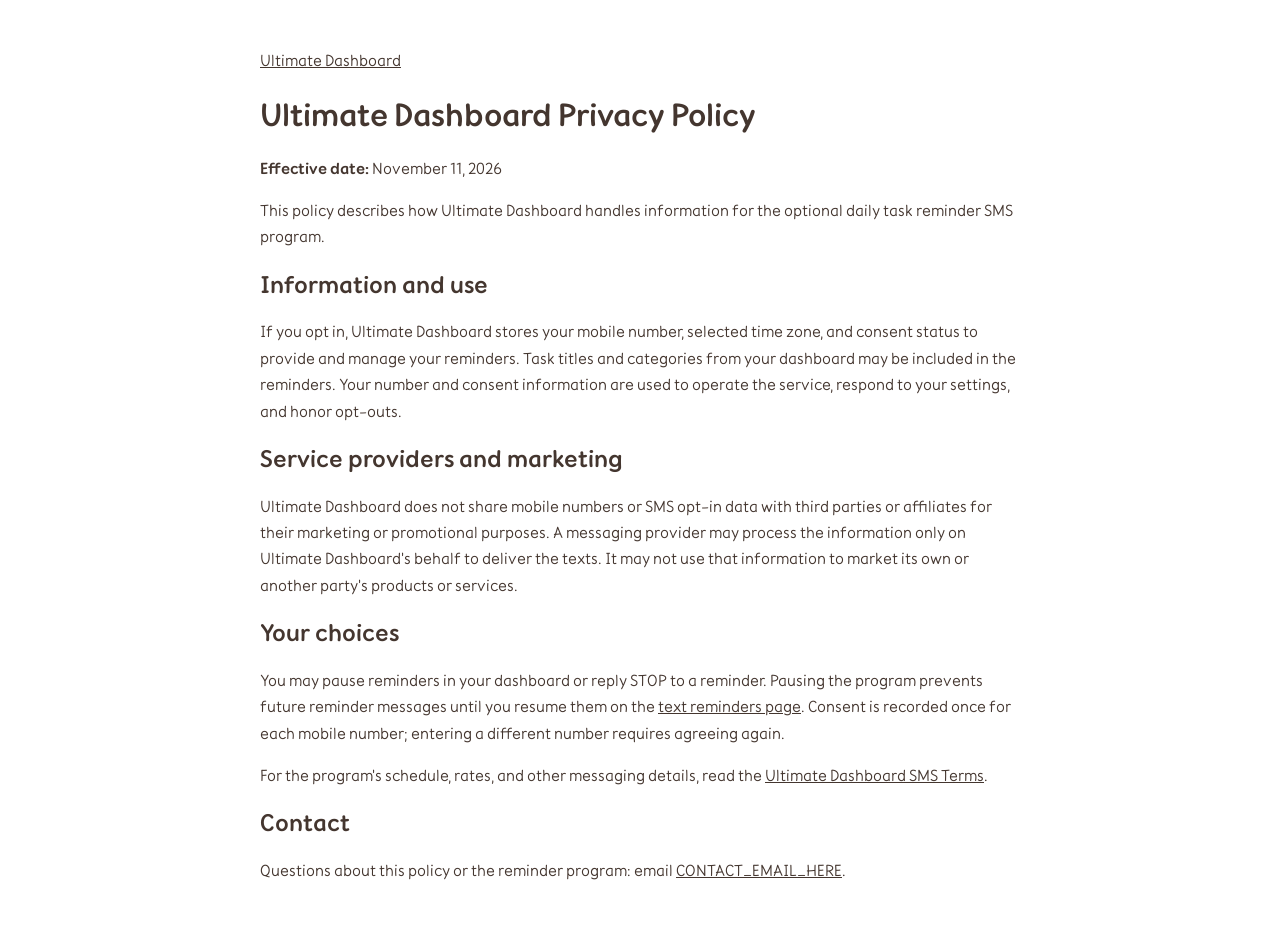
==== privacy.html @ 8a79f104 "Combine Daymark dashboard and Paycheck Budget into Ultimate Dashboard - Budget app added as a new pa" ====
<!doctype html>
<html lang="en">
<head>
  <meta charset="UTF-8">
  <meta name="viewport" content="width=device-width, initial-scale=1">
  <meta name="description" content="Ultimate Dashboard privacy information for its SMS task reminder program.">
  <title>Privacy Policy | Ultimate Dashboard</title>
  <link rel="stylesheet" href="./theme.css">
  <style>
    body { max-width: 760px; margin: 0 auto; padding: 32px 20px; color: #44362f; font: 16px/1.65 "Cause", cursive; }
    h1, h2 { line-height: 1.2; }
    a { color: #44362f; }
      body { background:#fff; font-optical-sizing:auto; }
    h1, h2, h3 { font-family:"Cause", cursive; font-weight:672; }
    button.primary { background:#fdbfce !important; color:#44362f !important; border-color:#fdbfce !important; }
  </style>
</head>
<body>
  <main>
    <p><a href="./index.html">Ultimate Dashboard</a></p>
    <h1>Ultimate Dashboard Privacy Policy</h1>
    <p><strong>Effective date:</strong> November 11, 2026</p>
    <p>This policy describes how Ultimate Dashboard handles information for the optional daily task reminder SMS program.</p>
    <h2>Information and use</h2>
    <p>If you opt in, Ultimate Dashboard stores your mobile number, selected time zone, and consent status to provide and manage your reminders. Task titles and categories from your dashboard may be included in the reminders. Your number and consent information are used to operate the service, respond to your settings, and honor opt-outs.</p>
    <h2>Service providers and marketing</h2>
    <p>Ultimate Dashboard does not share mobile numbers or SMS opt-in data with third parties or affiliates for their marketing or promotional purposes. A messaging provider may process the information only on Ultimate Dashboard's behalf to deliver the texts. It may not use that information to market its own or another party's products or services.</p>
    <h2>Your choices</h2>
    <p>You may pause reminders in your dashboard or reply STOP to a reminder. Pausing the program prevents future reminder messages until you resume them on the <a href="./sms-reminders.html">text reminders page</a>. Consent is recorded once for each mobile number; entering a different number requires agreeing again.</p>
    <p>For the program's schedule, rates, and other messaging details, read the <a href="./terms.html">Ultimate Dashboard SMS Terms</a>.</p>
    <h2>Contact</h2>
    <p>Questions about this policy or the reminder program: email <a href="mailto:CONTACT_EMAIL_HERE">CONTACT_EMAIL_HERE</a>.</p>
  </main>
</body>
</html>
---- theme.css ----
/* Ultimate Dashboard · shared theme
   Project palette: #fdbfce pink · #d0efef aqua · #44362f cocoa · #dbdfeb mist
   Font: Cause (self-hosted in fonts/, variable 100–900, SIL OFL). Headers and titles use weight 672. */
@font-face { font-family: "Cause"; font-style: normal; font-display: swap; font-weight: 100 900;
  src: url("./fonts/cause-latin-ext-wght-normal.woff2") format("woff2-variations"), url("./fonts/cause-latin-ext-wght-normal.woff2") format("woff2");
  unicode-range: U+0100-02BA,U+02BD-02C5,U+02C7-02CC,U+02CE-02D7,U+02DD-02FF,U+0304,U+0308,U+0329,U+1D00-1DBF,U+1E00-1E9F,U+1EF2-1EFF,U+2020,U+20A0-20AB,U+20AD-20C0,U+2113,U+2C60-2C7F,U+A720-A7FF; }
@font-face { font-family: "Cause"; font-style: normal; font-display: swap; font-weight: 100 900;
  src: url("./fonts/cause-latin-wght-normal.woff2") format("woff2-variations"), url("./fonts/cause-latin-wght-normal.woff2") format("woff2");
  unicode-range: U+0000-00FF,U+0131,U+0152-0153,U+02BB-02BC,U+02C6,U+02DA,U+02DC,U+0304,U+0308,U+0329,U+2000-206F,U+20AC,U+2122,U+2191,U+2193,U+2212,U+2215,U+FEFF,U+FFFD; }
.cause-body { font-family: "Cause", cursive; font-optical-sizing: auto; font-weight: 400; font-style: normal; }
.cause-title { font-family: "Cause", cursive; font-optical-sizing: auto; font-weight: 672; font-style: normal; }

html body, body button, body input, body select, body textarea,
body .font-serif, body .font-sans, body .font-mono:not(code) {
  font-family: "Cause", cursive !important;
  font-optical-sizing: auto;
}
body h1, body h2, body h3, body h4, body h5, body h6,
body .headline, body .display, body .stat-number, body .dashboard-brand, body .brand {
  font-family: "Cause", cursive !important;
  font-weight: 672 !important;
  font-style: normal;
}
:focus-visible { outline-color: #fdbfce !important; }
.dashboard-sync-status[data-connected="true"]::before { background: #d0efef !important; }

/* Budget page */
.budget-page .dashboard-page-content { padding: 43px clamp(14px, 5vw, 76px) 70px; }
.budget-page-intro { max-width: 640px; margin: 0 auto 18px; }
.budget-page-intro h1 { font-size: clamp(30px, 4vw, 44px); line-height: 1.1; margin: 6px 0; color: #44362f; letter-spacing: -.03em; }
.budget-page-intro p { margin: 0; color: #807672; }
budget-app { display: block; max-width: 760px; margin: 0 auto; }
.overview-budget-card { background: #fdbfce !important; border-color: #fdbfce !important; }
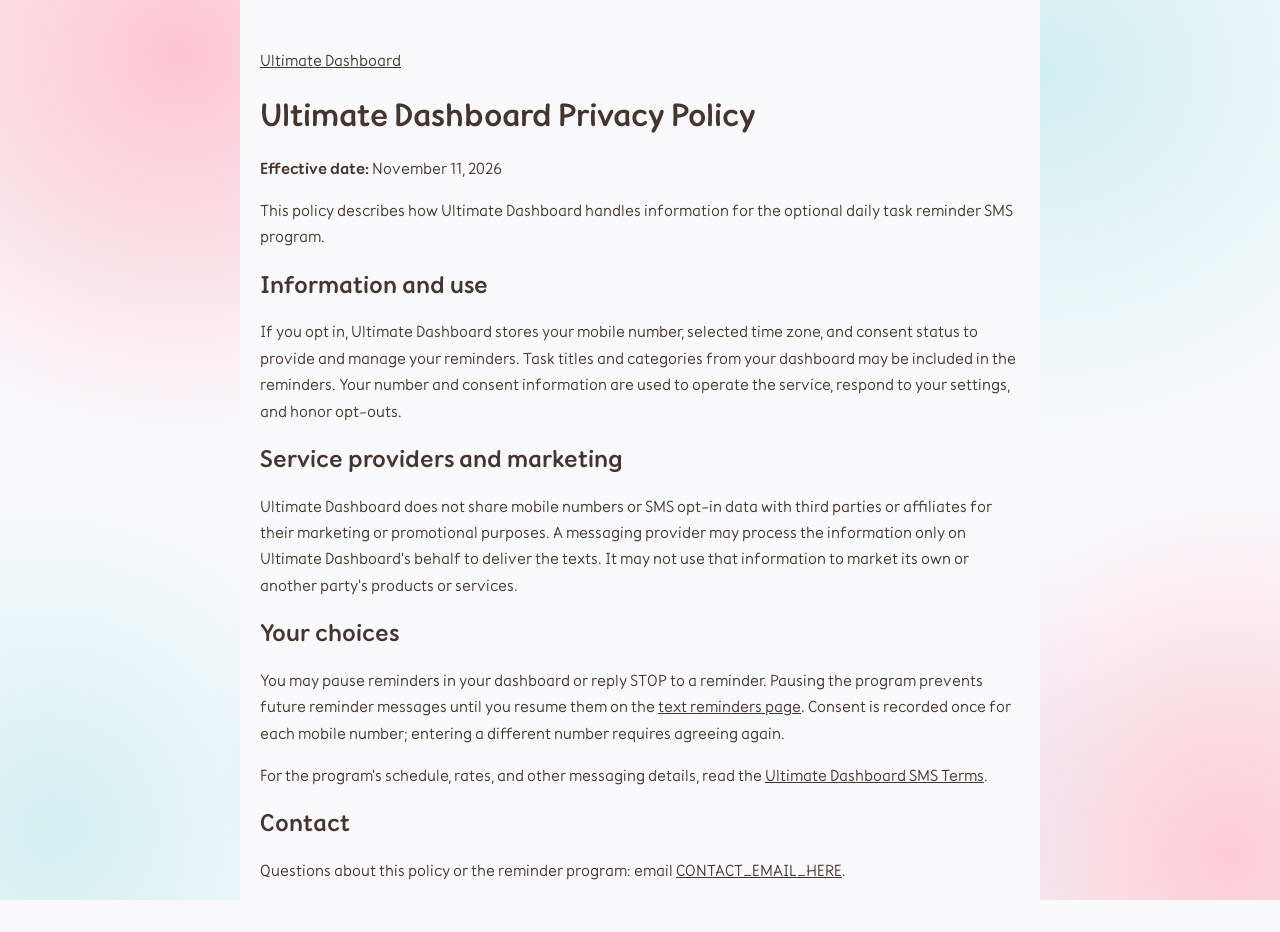
==== commit 9fd369e5: "Add Liquid Glass UI skin (styles only, no layout or data changes) - glass.css: frosted panes, glass " ====
--- a/privacy.html
+++ b/privacy.html
@@ -5,7 +5,7 @@
   <meta name="viewport" content="width=device-width, initial-scale=1">
   <meta name="description" content="Ultimate Dashboard privacy information for its SMS task reminder program.">
   <title>Privacy Policy | Ultimate Dashboard</title>
-  <link rel="stylesheet" href="./theme.css">
+  <link rel="stylesheet" href="./theme.css"><link rel="stylesheet" href="./glass.css">
   <style>
     body { max-width: 760px; margin: 0 auto; padding: 32px 20px; color: #44362f; font: 16px/1.65 "Cause", cursive; }
     h1, h2 { line-height: 1.2; }
--- a/theme.css
+++ b/theme.css
@@ -31,3 +31,51 @@
 .budget-page-intro p { margin: 0; color: #807672; }
 budget-app { display: block; max-width: 760px; margin: 0 auto; }
 .overview-budget-card { background: #fdbfce !important; border-color: #fdbfce !important; }
+
+/* Finances replaces the old weekly and monthly money views */
+.legacy-finance, .legacy-finance-card { display: none !important; }
+.finance-shortcut { display: flex; align-items: center; justify-content: space-between; gap: 16px; margin: 0 0 14px; padding: 16px 20px;
+  border-radius: 18px; background: #fdbfce; color: #44362f; text-decoration: none; transition: transform .15s ease; }
+.finance-shortcut:hover { transform: translateY(-1px); }
+.finance-shortcut strong { display: block; font-weight: 672; font-size: 16px; }
+.finance-shortcut span span { display: block; font-size: 14px; color: #6b5d55; margin-top: 2px; }
+.finance-shortcut > span[aria-hidden] { font-size: 22px; font-weight: 672; }
+#page-4 .finance-shortcut:last-of-type { margin-bottom: 36px; }
+
+/* Week in Depth: tasks, tracked habits, spending overview */
+.wid-task-list, .wid-habit-list, .wid-txn-list { list-style: none; margin: 0 0 8px; padding: 0; }
+.wid-task, .wid-habit { display: flex; gap: 8px; align-items: flex-start; padding: 6px 0; border-top: 1px solid #eff1f6; font-size: 13px; color: #44362f; }
+.wid-task:first-child, .wid-habit:first-child { border-top: 0; }
+.wid-check { flex: none; width: 18px; height: 18px; border-radius: 9px; border: 1.5px solid #a29a97; display: grid; place-items: center; font-size: 11px; line-height: 1; }
+.wid-check.on, .wid-task.done .wid-check { background: #d0efef; border-color: #44362f; color: #44362f; }
+.wid-task-main, .wid-txn-main { display: flex; flex-direction: column; min-width: 0; }
+.wid-task-title { font-weight: 500; overflow-wrap: anywhere; }
+.wid-task.done .wid-task-title { text-decoration: line-through; color: #a29a97; }
+.wid-task-meta, .wid-txn-meta { font-size: 11px; color: #807672; }
+.wid-spend { border-radius: 14px; background: #fff; border: 1px solid #dbdfeb; padding: 0; overflow: hidden; }
+.wid-spend > summary { list-style: none; cursor: pointer; display: flex; align-items: center; justify-content: space-between; gap: 8px;
+  padding: 10px 12px; background: #fdbfce; color: #44362f; font-size: 12px; font-weight: 672; letter-spacing: .02em; }
+.wid-spend > summary::-webkit-details-marker { display: none; }
+.wid-spend > summary::after { content: "▾"; font-size: 12px; transition: transform .15s ease; }
+.wid-spend[open] > summary::after { transform: rotate(180deg); }
+.wid-spend-title { flex: 1; }
+.wid-spend-total { font-size: 14px; font-weight: 672; font-variant-numeric: tabular-nums; }
+.wid-spend.over .wid-spend-total::before { content: "▲ "; font-size: 10px; }
+.wid-spend-body { padding: 10px 12px 12px; }
+.wid-spend-stats { display: flex; flex-wrap: wrap; gap: 4px 12px; font-size: 12px; color: #807672; margin-bottom: 8px; }
+.wid-spend-stats b { color: #44362f; font-weight: 672; }
+.wid-txn { display: flex; justify-content: space-between; gap: 10px; padding: 6px 0; border-top: 1px solid #eff1f6; font-size: 13px; }
+.wid-txn:first-child { border-top: 0; }
+.wid-txn-title { overflow-wrap: anywhere; }
+.wid-txn-amt { font-weight: 672; font-variant-numeric: tabular-nums; white-space: nowrap; }
+.wid-txn-amt.refund { color: #807672; }
+.wid-note { font-size: 12px; color: #807672; margin: 0 0 8px; }
+.wid-add { width: 100%; border: 0; border-radius: 10px; padding: 8px 10px; background: #d0efef; color: #44362f; font-size: 12px; font-weight: 672; cursor: pointer; }
+.optional-hint { font-weight: 400; color: #807672; font-size: .85em; }
+#task-form input[type="date"], #task-form input[type="time"] {
+  width: 100%; min-height: 46px; border: 1px solid #dbdfeb; border-radius: 12px; padding: 10px 12px;
+  background: #fff; color: #44362f; font: inherit; }
+#task-form input[type="date"]:focus, #task-form input[type="time"]:focus { outline: 2px solid #fdbfce; border-color: #fdbfce; }
+/* task form: title on its own row, then two fields per row */
+#task-form .form-grid { grid-template-columns: repeat(2, minmax(0, 1fr)); }
+#task-form .form-grid > div:first-child { grid-column: 1 / -1; }
--- a/glass.css
+++ b/glass.css
@@ -0,0 +1,174 @@
+/* Ultimate Dashboard · Liquid Glass skin
+   Visual layer only: surfaces, colours, borders, shadows, radii and icons.
+   It doesn't move, resize, add or remove anything, and it doesn't touch data.
+   Delete the <link> to glass.css in index.html to switch back to the flat look.
+   Tokens come from the "Ultimate Dashboard — Liquid Glass" design spec. */
+
+:root {
+  --g-ink: #44362f;
+  --g-canvas: #f9f8fa;
+  --g-pink: #fdbfce; --g-aqua: #d0efef; --g-mist: #dbdfeb; --g-white: #ffffff;
+  /* Glass/Pane: big surfaces (sidebar, panels, cards) */
+  --g-pane: linear-gradient(180deg, rgba(255,255,255,.6) 0%, rgba(255,255,255,.05) 50%, rgba(255,255,255,.2) 100%);
+  --g-pane-shadow: 0 16px 40px -8px rgba(68,54,47,.08), inset 0 1px 1px rgba(255,255,255,.9), inset 0 0 0 1.5px rgba(255,255,255,.95);
+  /* Glass/Raised: pills, buttons, fields, icon bubbles */
+  --g-raised: linear-gradient(180deg, rgba(255,255,255,.7) 0%, rgba(255,255,255,.08) 55%, rgba(255,255,255,.25) 100%);
+  --g-raised-shadow: 0 10px 28px -4px rgba(68,54,47,.1), inset 0 -3px 8px rgba(68,54,47,.06), inset 0 2px 2px rgba(255,255,255,.95), inset 0 0 0 1.5px rgba(255,255,255,.95);
+  --g-edge: 1.5px solid #ffffff;
+  --g-r-pane: 28px; --g-r-row: 16px; --g-r-pill: 999px;
+}
+
+/* ---------- canvas: soft colour blobs behind everything ---------- */
+html, body { background-color: var(--g-canvas) !important; }
+body::before {
+  content: ""; position: fixed; inset: 0; z-index: -1; pointer-events: none;
+  background:
+    radial-gradient(44vw 60vh at 14% 6%,  rgba(253,191,206,.9)  0%, rgba(253,191,206,0) 70%),
+    radial-gradient(48vw 60vh at 81% 8%,  rgba(208,239,239,.95) 0%, rgba(208,239,239,0) 70%),
+    radial-gradient(52vw 64vh at 52% 85%, rgba(219,223,235,1)   0%, rgba(219,223,235,0) 70%),
+    radial-gradient(36vw 56vh at 96% 95%, rgba(253,191,206,.8)  0%, rgba(253,191,206,0) 70%),
+    radial-gradient(36vw 54vh at 4% 92%,  rgba(208,239,239,.9)  0%, rgba(208,239,239,0) 70%),
+    var(--g-canvas);
+}
+/* page shells let the canvas show through (their size and grid are unchanged) */
+.dashboard-layout, .dashboard-page-content, .app-shell, .shell, .app-wrapper,
+[id^="page-"], #page-5 > header.canva-header, .day-head {
+  background-color: transparent !important;
+}
+
+/* ---------- sidebar: frosted pane, ink text, glass pill on hover ---------- */
+.dashboard-sidebar {
+  background: var(--g-pane), rgba(255,255,255,.72) !important;
+  -webkit-backdrop-filter: blur(20px); backdrop-filter: blur(20px);
+  box-shadow: var(--g-pane-shadow);
+  color: var(--g-ink) !important;
+  border-radius: 0 var(--g-r-pane) var(--g-r-pane) 0;
+}
+.dashboard-sidebar .dashboard-brand, .dashboard-sidebar .dashboard-sidebar-note,
+.dashboard-sidebar .dashboard-sync-status { color: var(--g-ink) !important; }
+.dashboard-sidebar .dashboard-sidebar-note, .dashboard-sidebar .dashboard-sync-status { opacity: .65; }
+.dashboard-page-link {
+  display: flex !important; align-items: center; gap: 8px;
+  color: var(--g-ink) !important; font-weight: 500 !important;
+  border-radius: var(--g-r-pill) !important;
+  transition: background-color .15s ease, box-shadow .15s ease;
+}
+.dashboard-page-link:hover, .dashboard-page-link:focus-visible {
+  background: var(--g-raised), var(--g-pink) !important;
+  border-color: #fff; box-shadow: var(--g-raised-shadow);
+}
+.dashboard-sign-out {
+  background: var(--g-raised), var(--g-pink) !important; color: var(--g-ink) !important;
+  border-color: #fff !important; border-radius: var(--g-r-pill) !important; box-shadow: var(--g-raised-shadow);
+}
+/* 24px line icons, 1.8 stroke, picked by link target */
+.dashboard-page-link::before {
+  content: ""; flex: none; width: 18px; height: 18px; margin: -4px 0; background-color: currentColor;
+  -webkit-mask: var(--g-icon) center / contain no-repeat; mask: var(--g-icon) center / contain no-repeat;
+}
+.dashboard-page-link[href="#page-1"] { --g-icon: url("data:image/svg+xml,%3Csvg xmlns='http://www.w3.org/2000/svg' viewBox='0 0 24 24' fill='none' stroke='black' stroke-width='1.8' stroke-linecap='round' stroke-linejoin='round'%3E%3Cpath d='M4.5 10.5 12 4.5l7.5 6V20h-15z'/%3E%3Cpath d='M9.5 20v-5h5v5'/%3E%3C/svg%3E"); }
+.dashboard-page-link[href="#page-2"] { --g-icon: url("data:image/svg+xml,%3Csvg xmlns='http://www.w3.org/2000/svg' viewBox='0 0 24 24' fill='none' stroke='black' stroke-width='1.8' stroke-linejoin='round'%3E%3Crect x='4.5' y='4.5' width='6' height='6' rx='1.5'/%3E%3Crect x='13.5' y='4.5' width='6' height='6' rx='1.5'/%3E%3Crect x='4.5' y='13.5' width='6' height='6' rx='1.5'/%3E%3Crect x='13.5' y='13.5' width='6' height='6' rx='1.5'/%3E%3C/svg%3E"); }
+.dashboard-page-link[href="#page-6"] { --g-icon: url("data:image/svg+xml,%3Csvg xmlns='http://www.w3.org/2000/svg' viewBox='0 0 24 24' fill='none' stroke='black' stroke-width='1.8' stroke-linecap='round' stroke-linejoin='round'%3E%3Crect x='4' y='5.5' width='16' height='15' rx='2.5'/%3E%3Cpath d='M4 10h16M8.5 3.5v4M15.5 3.5v4'/%3E%3C/svg%3E"); }
+.dashboard-page-link[href="#page-3"] { --g-icon: url("data:image/svg+xml,%3Csvg xmlns='http://www.w3.org/2000/svg' viewBox='0 0 24 24' fill='none' stroke='black' stroke-width='1.8' stroke-linejoin='round'%3E%3Cpath d='M12 4c.6 4 2 5.4 7 6-5 .6-6.4 2-7 8-.6-6-2-7.4-7-8 5-.6 6.4-2 7-6z'/%3E%3C/svg%3E"); }
+.dashboard-page-link[href="#page-7"] { --g-icon: url("data:image/svg+xml,%3Csvg xmlns='http://www.w3.org/2000/svg' viewBox='0 0 24 24' fill='none' stroke='black' stroke-width='1.8' stroke-linecap='round' stroke-linejoin='round'%3E%3Crect x='3.5' y='6' width='17' height='13' rx='2.5'/%3E%3Cpath d='M15 12.5h5.5'/%3E%3Ccircle cx='16' cy='12.5' r='.6'/%3E%3C/svg%3E"); }
+.dashboard-page-link[href="#page-4"] { --g-icon: url("data:image/svg+xml,%3Csvg xmlns='http://www.w3.org/2000/svg' viewBox='0 0 24 24' fill='none' stroke='black' stroke-width='1.8' stroke-linecap='round' stroke-linejoin='round'%3E%3Cpath d='M5 19V12M10 19V7M15 19v-5M20 19V9'/%3E%3C/svg%3E"); }
+.dashboard-page-link[href="#page-5"] { --g-icon: url("data:image/svg+xml,%3Csvg xmlns='http://www.w3.org/2000/svg' viewBox='0 0 24 24' fill='none' stroke='black' stroke-width='1.8' stroke-linecap='round' stroke-linejoin='round'%3E%3Cpath d='M5 5.5A2 2 0 0 1 7 3.5h11v17H7a2 2 0 0 1-2-2z'/%3E%3Cpath d='M5 18.5a2 2 0 0 1 2-2h11'/%3E%3C/svg%3E"); }
+.dashboard-page-link[href$="sms-reminders.html"] { --g-icon: url("data:image/svg+xml,%3Csvg xmlns='http://www.w3.org/2000/svg' viewBox='0 0 24 24' fill='none' stroke='black' stroke-width='1.8' stroke-linecap='round' stroke-linejoin='round'%3E%3Cpath d='M6 16.5V11a6 6 0 0 1 12 0v5.5l1.5 1.5h-15z'/%3E%3Cpath d='M10 20.5h4'/%3E%3C/svg%3E"); }
+
+/* ---------- panes: panels and cards keep their own tint ---------- */
+.canva-panel, .panel, .surface, .canva-card.stat, .canva-card.day-card, .auth-card,
+.canva-card.rounded-2xl, section.canva-card, .iphone-install-note {
+  background-image: var(--g-pane) !important;
+  border-color: #fff !important;
+  box-shadow: var(--g-pane-shadow) !important;
+  border-radius: var(--g-r-pane) !important;
+}
+.canva-card.day-card { overflow: hidden; }
+.day-head { box-shadow: inset 0 -1px 0 rgba(255,255,255,.9); }
+.finance-shortcut {
+  background: var(--g-pane), var(--g-pink) !important;
+  border-color: #fff; box-shadow: var(--g-pane-shadow); border-radius: var(--g-r-pane) !important;
+}
+
+/* ---------- buttons: liquid-glass pills ---------- */
+.canva-button, .small-btn, button.filter, .wid-add, .day-button {
+  border-color: #fff !important;
+  box-shadow: var(--g-raised-shadow) !important;
+  border-radius: var(--g-r-pill) !important;
+}
+.canva-button.primary, .canva-button.action {
+  background: var(--g-raised), var(--g-pink) !important; color: var(--g-ink) !important;
+}
+.canva-button.secondary, .small-btn, button.filter {
+  background: var(--g-raised), var(--g-white) !important; color: var(--g-ink) !important;
+}
+button.filter.active, button.filter[aria-pressed="true"] { background: var(--g-raised), var(--g-pink) !important; }
+.wid-add { background: var(--g-raised), var(--g-aqua) !important; }
+.canva-button:hover, .small-btn:hover, .wid-add:hover { filter: brightness(1.02); }
+
+/* ---------- fields: frosted, pill-shaped on one line ---------- */
+.canva-input, .canva-dropdown, .field, .small-control, select.rounded-xl, #task-form input[type="date"], #task-form input[type="time"] {
+  background: var(--g-raised), var(--g-white) !important;
+  border-color: #fff !important;
+  box-shadow: var(--g-raised-shadow) !important;
+  border-radius: var(--g-r-pill) !important;
+  color: var(--g-ink);
+}
+textarea, textarea.field, textarea.canva-input, .task-notes {
+  background: var(--g-raised), var(--g-white) !important;
+  border-color: #fff !important; box-shadow: var(--g-raised-shadow) !important;
+  border-radius: var(--g-r-row) !important;
+}
+.canva-input:focus, .canva-dropdown:focus, .field:focus, .small-control:focus, textarea:focus {
+  outline: 2px solid var(--g-pink) !important; outline-offset: 1px;
+}
+
+/* ---------- tags and chips ---------- */
+.canva-tag, .task-category {
+  background-image: var(--g-raised) !important; border-color: #fff; box-shadow: var(--g-raised-shadow);
+  border-radius: var(--g-r-pill) !important;
+}
+
+/* ---------- task rows: glass row with a glass checkbox ---------- */
+.task-row {
+  background: var(--g-raised), var(--g-white) !important; border-color: #fff !important;
+  box-shadow: var(--g-raised-shadow); border-radius: var(--g-r-row) !important;
+}
+.task-row.done .task-name { opacity: .55; }
+.task-check {
+  -webkit-appearance: none; appearance: none; cursor: pointer; box-sizing: border-box;
+  width: 22px; height: 22px; flex: none; border-radius: 7px;
+  background: var(--g-raised), var(--g-white); border: 1.5px solid var(--g-ink); box-shadow: var(--g-raised-shadow);
+}
+.task-check:checked {
+  background: url("data:image/svg+xml,%3Csvg xmlns='http://www.w3.org/2000/svg' viewBox='0 0 24 24' fill='none' stroke='%2344362f' stroke-width='2.4' stroke-linecap='round' stroke-linejoin='round'%3E%3Cpath d='m6 12.5 4 4 8-9'/%3E%3C/svg%3E") center / 16px no-repeat, var(--g-raised), var(--g-pink);
+}
+
+/* ---------- Week in Depth extras ---------- */
+.wid-spend { border-color: #fff !important; box-shadow: var(--g-raised-shadow); border-radius: var(--g-r-row) !important; background: var(--g-raised), var(--g-white) !important; }
+.wid-spend > summary { background: var(--g-raised), var(--g-pink) !important; }
+.wid-check { background: var(--g-raised), var(--g-white); border-color: var(--g-ink); box-shadow: var(--g-raised-shadow); border-radius: 7px; }
+.wid-check.on, .wid-task.done .wid-check { background: var(--g-raised), var(--g-pink); }
+
+/* ---------- Finances page wrapper (the app itself is styled by glass-finances.css) ---------- */
+budget-app { border-radius: var(--g-r-pane); box-shadow: var(--g-pane-shadow); }
+
+/* ---------- standalone pages (text reminders, terms, privacy) ---------- */
+main > .card, main > section.card {
+  background: var(--g-pane), rgba(255,255,255,.85) !important; border-color: #fff !important;
+  box-shadow: var(--g-pane-shadow); border-radius: var(--g-r-pane) !important;
+}
+main > .card.soft { background: var(--g-pane), var(--g-aqua) !important; }
+main input[type=text], main input[type=email], main input[type=password], main input[type=tel] {
+  background: var(--g-raised), var(--g-white) !important; border-color: #fff !important;
+  box-shadow: var(--g-raised-shadow); border-radius: var(--g-r-pill) !important;
+}
+main button.primary, main button.secondary {
+  border-color: #fff !important; box-shadow: var(--g-raised-shadow); border-radius: var(--g-r-pill) !important; color: var(--g-ink) !important;
+}
+main button.primary { background: var(--g-raised), var(--g-pink) !important; }
+main button.secondary { background: var(--g-raised), var(--g-white) !important; }
+
+@media (prefers-reduced-transparency: reduce) {
+  .dashboard-sidebar { -webkit-backdrop-filter: none; backdrop-filter: none; background: #fff !important; }
+}
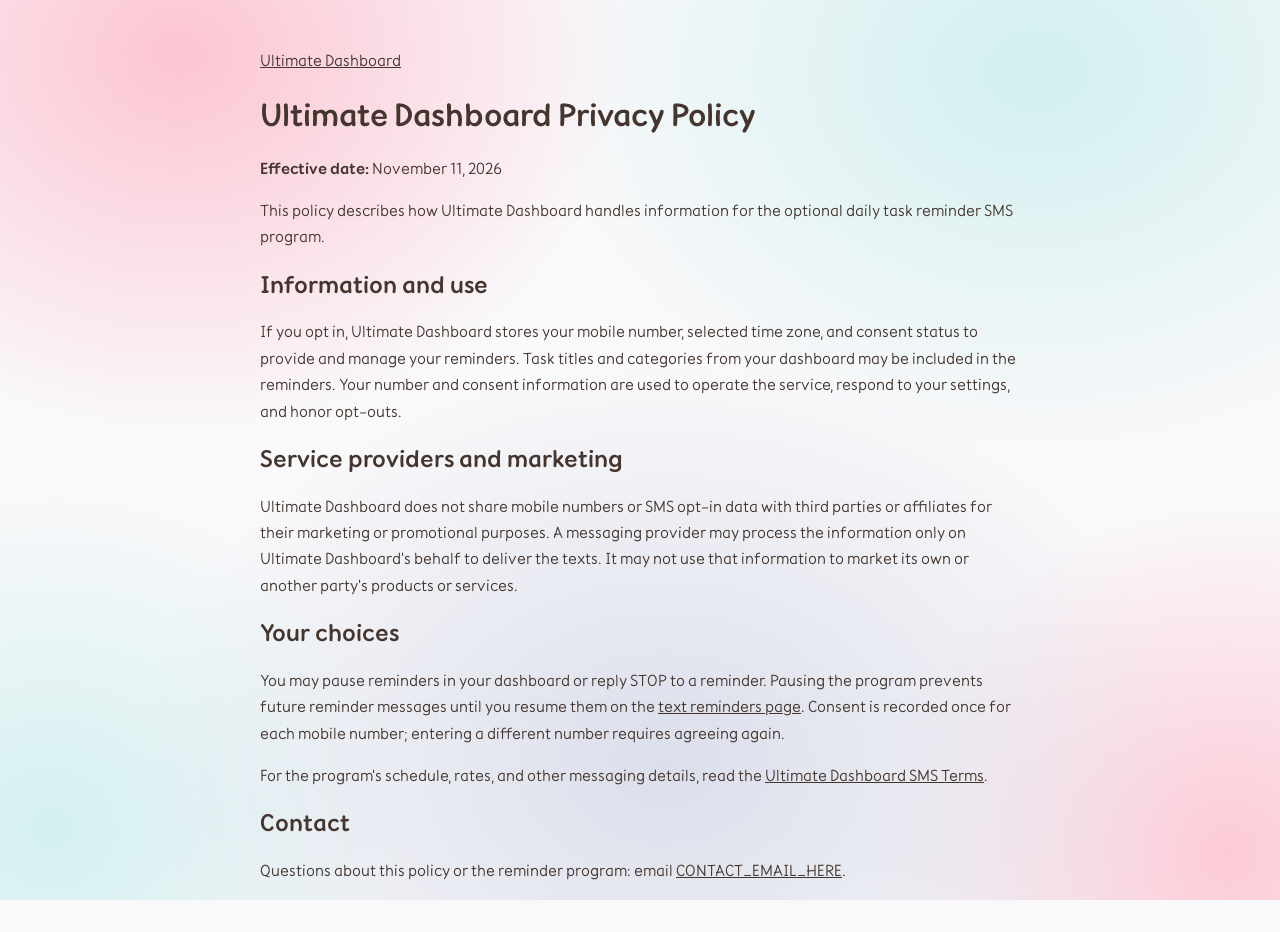
==== commit 8fc709a8: "New app icon for browser tabs and iPhone home screen Replaces icon.svg with PNG icons made from the " ====
--- a/privacy.html
+++ b/privacy.html
@@ -14,6 +14,9 @@
     h1, h2, h3 { font-family:"Cause", cursive; font-weight:672; }
     button.primary { background:#fdbfce !important; color:#44362f !important; border-color:#fdbfce !important; }
   </style>
+<link rel="icon" href="./favicon.ico?v=2" sizes="any">
+<link rel="icon" href="./favicon-32.png?v=2" type="image/png" sizes="32x32">
+<link rel="apple-touch-icon" href="./apple-touch-icon.png?v=2" sizes="180x180">
 </head>
 <body>
   <main>
--- a/theme.css
+++ b/theme.css
@@ -79,3 +79,40 @@
 /* task form: title on its own row, then two fields per row */
 #task-form .form-grid { grid-template-columns: repeat(2, minmax(0, 1fr)); }
 #task-form .form-grid > div:first-child { grid-column: 1 / -1; }
+
+/* Workout Tracker (page 2) */
+.workout-page .dashboard-page-content { padding: 43px clamp(14px, 5vw, 76px) 70px; }
+.workout-page .budget-page-intro { max-width: none; margin: 0 0 22px; }
+.workout-app { color: #44362f; }
+.wo-toolbar { display: flex; flex-wrap: wrap; align-items: center; justify-content: space-between; gap: 12px; margin-bottom: 16px; }
+.wo-nav { display: flex; gap: 8px; flex-wrap: wrap; }
+.wo-nav button { padding: 9px 16px; font-size: 14px; font-weight: 500; background: #fff; color: #44362f; border: 1px solid #dbdfeb; border-radius: 999px; cursor: pointer; }
+.wo-nav button:disabled { opacity: .5; cursor: default; }
+.wo-range { margin: 0; font-size: 20px; font-weight: 672; }
+.wo-stats { display: grid; grid-template-columns: repeat(3, minmax(0, 1fr)) minmax(0, 2fr); gap: 14px; margin-bottom: 18px; }
+.wo-stat { background: #fff; border: 1px solid #dbdfeb; border-radius: 22px; padding: 16px 18px; display: flex; flex-direction: column; gap: 2px; }
+.wo-stat.pink { background: #fdbfce; } .wo-stat.aqua { background: #d0efef; }
+.wo-stat b { font-size: 30px; font-weight: 672; line-height: 1.1; font-variant-numeric: tabular-nums; }
+.wo-stat b small { font-size: 16px; font-weight: 500; opacity: .6; }
+.wo-stat span { font-size: 13px; color: #6b5d55; }
+.wo-top-label { font-size: 12px !important; letter-spacing: .1em; text-transform: uppercase; font-weight: 672; color: #44362f !important; }
+.wo-mix { display: flex; flex-wrap: wrap; gap: 6px; margin-top: 6px; }
+.wo-tag { background: #eff1f6; border-radius: 999px; padding: 4px 10px; font-size: 12px !important; color: #44362f !important; }
+.wo-empty { margin-top: 6px; }
+.wo-week { display: grid; grid-template-columns: repeat(auto-fill, minmax(250px, 1fr)); gap: 14px; }
+.wo-day { background: #fff; border: 1px solid #dbdfeb; border-radius: 22px; padding: 16px; }
+.wo-day.is-today { outline: 2px solid #fdbfce; outline-offset: -2px; }
+.wo-day-head { display: flex; align-items: flex-start; justify-content: space-between; gap: 8px; margin-bottom: 12px; }
+.wo-day-head h3 { margin: 0; font-size: 18px; font-weight: 672; }
+.wo-day-head p { margin: 2px 0 0; font-size: 12px; color: #807672; }
+.wo-day-sum { font-size: 12px; font-weight: 600; background: #eff1f6; border-radius: 999px; padding: 4px 10px; white-space: nowrap; }
+.wo-day.is-rest .wo-day-sum { background: #d0efef; }
+.wo-chips { display: flex; flex-wrap: wrap; gap: 6px; }
+.wo-chip { display: inline-flex; align-items: center; gap: 6px; border: 1px solid #dbdfeb; background: #fff; color: #44362f; border-radius: 999px;
+  padding: 7px 12px; font: inherit; font-size: 13px; cursor: pointer; transition: background-color .12s ease, transform .12s ease; }
+.wo-chip:hover { transform: translateY(-1px); }
+.wo-chip.on { background: #fdbfce; border-color: #fdbfce; font-weight: 600; }
+.wo-chip.rest.on { background: #d0efef; border-color: #d0efef; }
+.wo-chip:focus-visible { outline: 2px solid #44362f; outline-offset: 2px; }
+.wo-status { min-height: 20px; margin-top: 14px; font-size: 13px; color: #807672; }
+@media (max-width: 760px) { .wo-stats { grid-template-columns: repeat(3, minmax(0, 1fr)); } .wo-stat.wide { grid-column: 1 / -1; } }
--- a/glass.css
+++ b/glass.css
@@ -172,3 +172,70 @@
 @media (prefers-reduced-transparency: reduce) {
   .dashboard-sidebar { -webkit-backdrop-filter: none; backdrop-filter: none; background: #fff !important; }
 }
+
+/* ---------- Workout Tracker and Tasks pages ---------- */
+.wo-stat, .wo-day {
+  background-image: var(--g-pane) !important; border-color: #fff !important;
+  box-shadow: var(--g-pane-shadow) !important; border-radius: var(--g-r-pane) !important;
+}
+.wo-chip, .wo-nav button, .wo-day-sum, .wo-tag {
+  background-image: var(--g-raised) !important; border-color: #fff !important; box-shadow: var(--g-raised-shadow) !important;
+}
+.dashboard-page-link[href="#page-2"] { --g-icon: url("data:image/svg+xml,%3Csvg xmlns='http://www.w3.org/2000/svg' viewBox='0 0 24 24' fill='none' stroke='black' stroke-width='1.8' stroke-linecap='round' stroke-linejoin='round'%3E%3Cpath d='M6.5 8v8M4 10v4M17.5 8v8M20 10v4M6.5 12h11'/%3E%3C/svg%3E"); }
+.dashboard-page-link[href="#page-8"] { --g-icon: url("data:image/svg+xml,%3Csvg xmlns='http://www.w3.org/2000/svg' viewBox='0 0 24 24' fill='none' stroke='black' stroke-width='1.8' stroke-linecap='round' stroke-linejoin='round'%3E%3Crect x='4' y='4' width='16' height='16' rx='3'/%3E%3Cpath d='m8 12 3 3 5-6'/%3E%3C/svg%3E"); }
+
+/* =====================================================================
+   Liquid Glass mockup layer (from ultimate-dashboard-glass-mockup,
+   css/mockup.css Part 1). Styles only: no data, wording or page content changes.
+   Adapted for the live site: blobs stay fixed while you scroll, and the
+   floating sidebar applies above 850px (phones keep the top bar).
+   ===================================================================== */
+
+/* Pastel blobs behind every page: size, position, then colour fading to clear */
+/* isolation keeps the blob layer above the page's own background (no layout effect) */
+body { isolation: isolate; }
+body::before {
+  position: fixed !important;
+  inset: 0 !important;
+  background:
+    radial-gradient(640px 540px at 14% 6%,  rgba(253,191,206,.9)  0%, rgba(253,191,206,0) 70%),  /* pink, top left */
+    radial-gradient(700px 540px at 81% 8%,  rgba(208,239,239,.95) 0%, rgba(208,239,239,0) 70%),  /* mint, top right */
+    radial-gradient(760px 580px at 52% 85%, rgba(219,223,235,1)   0%, rgba(219,223,235,0) 70%),  /* mist, bottom middle */
+    radial-gradient(520px 500px at 96% 95%, rgba(253,191,206,.8)  0%, rgba(253,191,206,0) 70%),  /* pink, bottom right */
+    radial-gradient(520px 480px at 4% 92%,  rgba(208,239,239,.9)  0%, rgba(208,239,239,0) 70%)   /* mint, bottom left */
+    !important;
+  background-color: #f9f8fa !important;
+}
+
+/* Floating sidebar: inset 24px with fully rounded corners (column grows 235px -> 259px) */
+@media (min-width: 851px) {
+  .dashboard-layout.dashboard-layout { grid-template-columns: 259px minmax(0, 1fr) !important; }
+  .dashboard-sidebar {
+    margin: 24px 0 24px 24px;
+    border-radius: 28px !important;
+    background:
+      linear-gradient(180deg, rgba(255,255,255,.6) 0%, rgba(255,255,255,.05) 50%, rgba(255,255,255,.2) 100%),
+      rgba(255,255,255,.5) !important;
+  }
+}
+
+/* Glass checkboxes everywhere (task rows have their own above) */
+input[type=checkbox]:not(.task-check) {
+  -webkit-appearance: none;
+  appearance: none;
+  width: 20px;
+  height: 20px;
+  border-radius: 7px;
+  border: 1.5px solid #44362f;
+  background: linear-gradient(180deg, rgba(255,255,255,.7), rgba(255,255,255,.08) 55%, rgba(255,255,255,.25)), #fff;
+  box-shadow: 0 10px 28px -4px rgba(68,54,47,.1), inset 0 2px 2px rgba(255,255,255,.95);
+  vertical-align: middle;
+  cursor: pointer;
+}
+input[type=checkbox]:not(.task-check):checked {
+  background:
+    url("data:image/svg+xml,%3Csvg xmlns='http://www.w3.org/2000/svg' viewBox='0 0 24 24' fill='none' stroke='%2344362f' stroke-width='2.4' stroke-linecap='round' stroke-linejoin='round'%3E%3Cpath d='m6 12.5 4 4 8-9'/%3E%3C/svg%3E") center / 15px no-repeat,
+    linear-gradient(180deg, rgba(255,255,255,.7), rgba(255,255,255,.08) 55%, rgba(255,255,255,.25)),
+    #fdbfce;
+}
+input[type=checkbox]:not(.task-check):focus-visible { outline: 2px solid #fdbfce; outline-offset: 2px; }
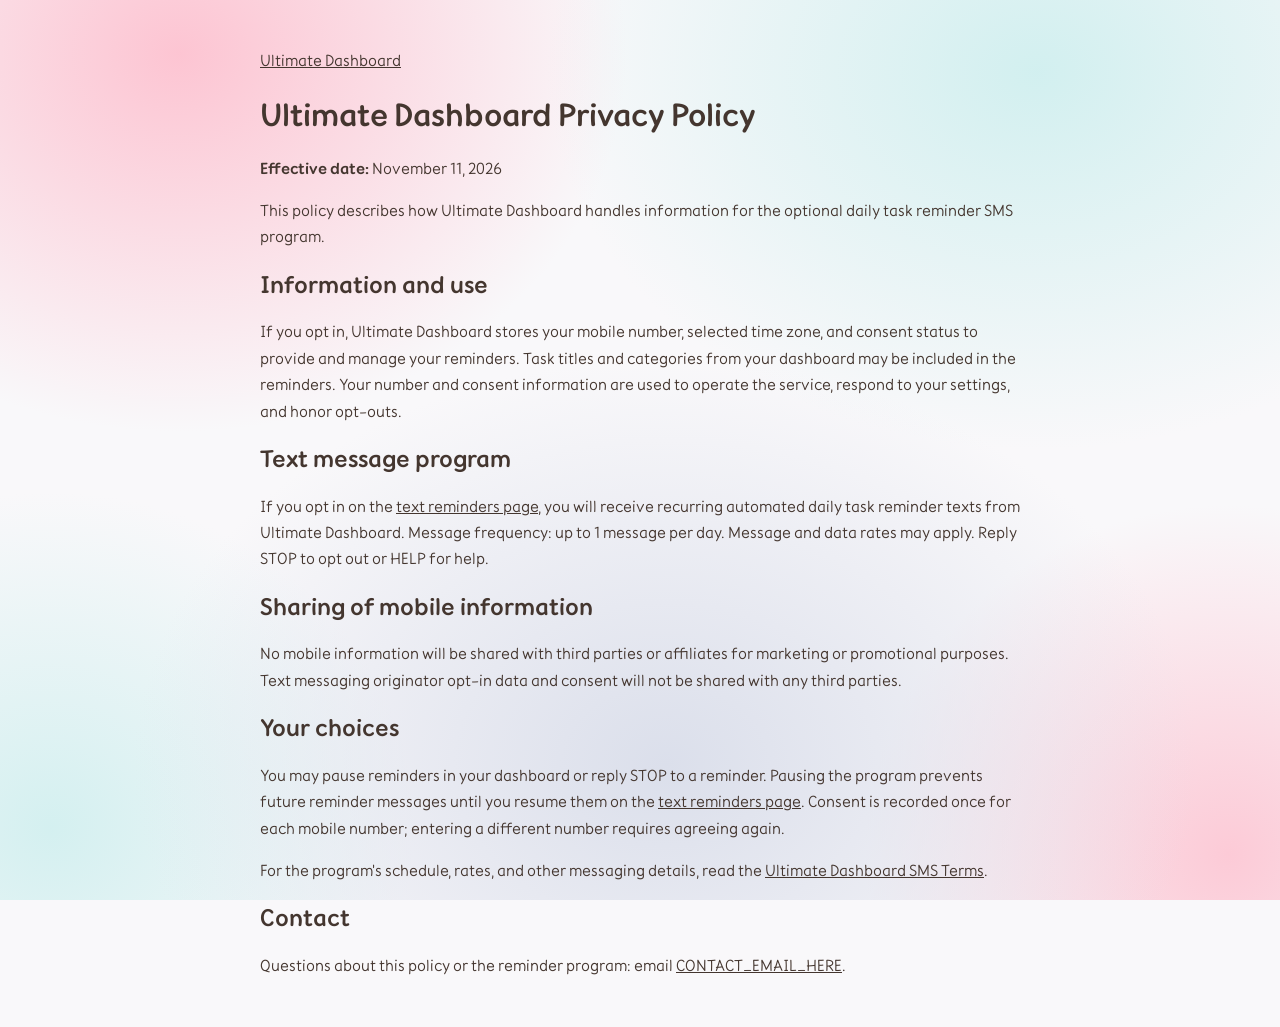
==== commit 4675d7ec: "Fix A2P opt-in rejection (30896): privacy disclosures and consent screenshot - Privacy Policy: add m" ====
--- a/privacy.html
+++ b/privacy.html
@@ -26,8 +26,10 @@
     <p>This policy describes how Ultimate Dashboard handles information for the optional daily task reminder SMS program.</p>
     <h2>Information and use</h2>
     <p>If you opt in, Ultimate Dashboard stores your mobile number, selected time zone, and consent status to provide and manage your reminders. Task titles and categories from your dashboard may be included in the reminders. Your number and consent information are used to operate the service, respond to your settings, and honor opt-outs.</p>
-    <h2>Service providers and marketing</h2>
-    <p>Ultimate Dashboard does not share mobile numbers or SMS opt-in data with third parties or affiliates for their marketing or promotional purposes. A messaging provider may process the information only on Ultimate Dashboard's behalf to deliver the texts. It may not use that information to market its own or another party's products or services.</p>
+    <h2>Text message program</h2>
+    <p>If you opt in on the <a href="./sms-reminders.html">text reminders page</a>, you will receive recurring automated daily task reminder texts from Ultimate Dashboard. Message frequency: up to 1 message per day. Message and data rates may apply. Reply STOP to opt out or HELP for help.</p>
+    <h2>Sharing of mobile information</h2>
+    <p>No mobile information will be shared with third parties or affiliates for marketing or promotional purposes. Text messaging originator opt-in data and consent will not be shared with any third parties.</p>
     <h2>Your choices</h2>
     <p>You may pause reminders in your dashboard or reply STOP to a reminder. Pausing the program prevents future reminder messages until you resume them on the <a href="./sms-reminders.html">text reminders page</a>. Consent is recorded once for each mobile number; entering a different number requires agreeing again.</p>
     <p>For the program's schedule, rates, and other messaging details, read the <a href="./terms.html">Ultimate Dashboard SMS Terms</a>.</p>
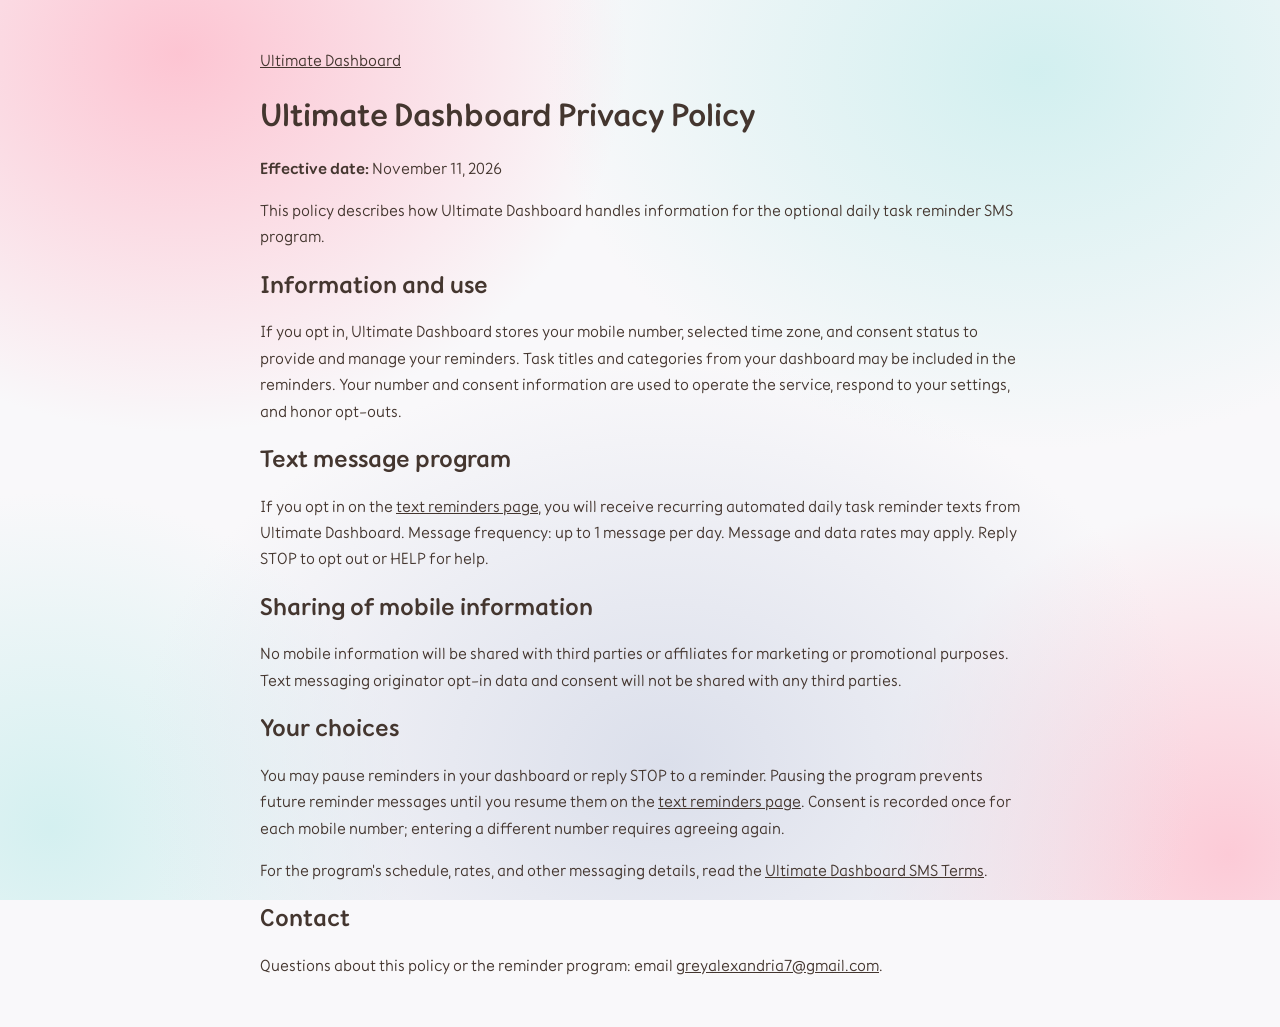
==== commit 7ee831ef: "Add contact email to SMS Terms and Privacy Policy Co-Authored-By: Claude Opus 5.5 <noreply@anthropic" ====
--- a/privacy.html
+++ b/privacy.html
@@ -34,7 +34,7 @@
     <p>You may pause reminders in your dashboard or reply STOP to a reminder. Pausing the program prevents future reminder messages until you resume them on the <a href="./sms-reminders.html">text reminders page</a>. Consent is recorded once for each mobile number; entering a different number requires agreeing again.</p>
     <p>For the program's schedule, rates, and other messaging details, read the <a href="./terms.html">Ultimate Dashboard SMS Terms</a>.</p>
     <h2>Contact</h2>
-    <p>Questions about this policy or the reminder program: email <a href="mailto:CONTACT_EMAIL_HERE">CONTACT_EMAIL_HERE</a>.</p>
+    <p>Questions about this policy or the reminder program: email <a href="mailto:greyalexandria7@gmail.com">greyalexandria7@gmail.com</a>.</p>
   </main>
 </body>
 </html>
